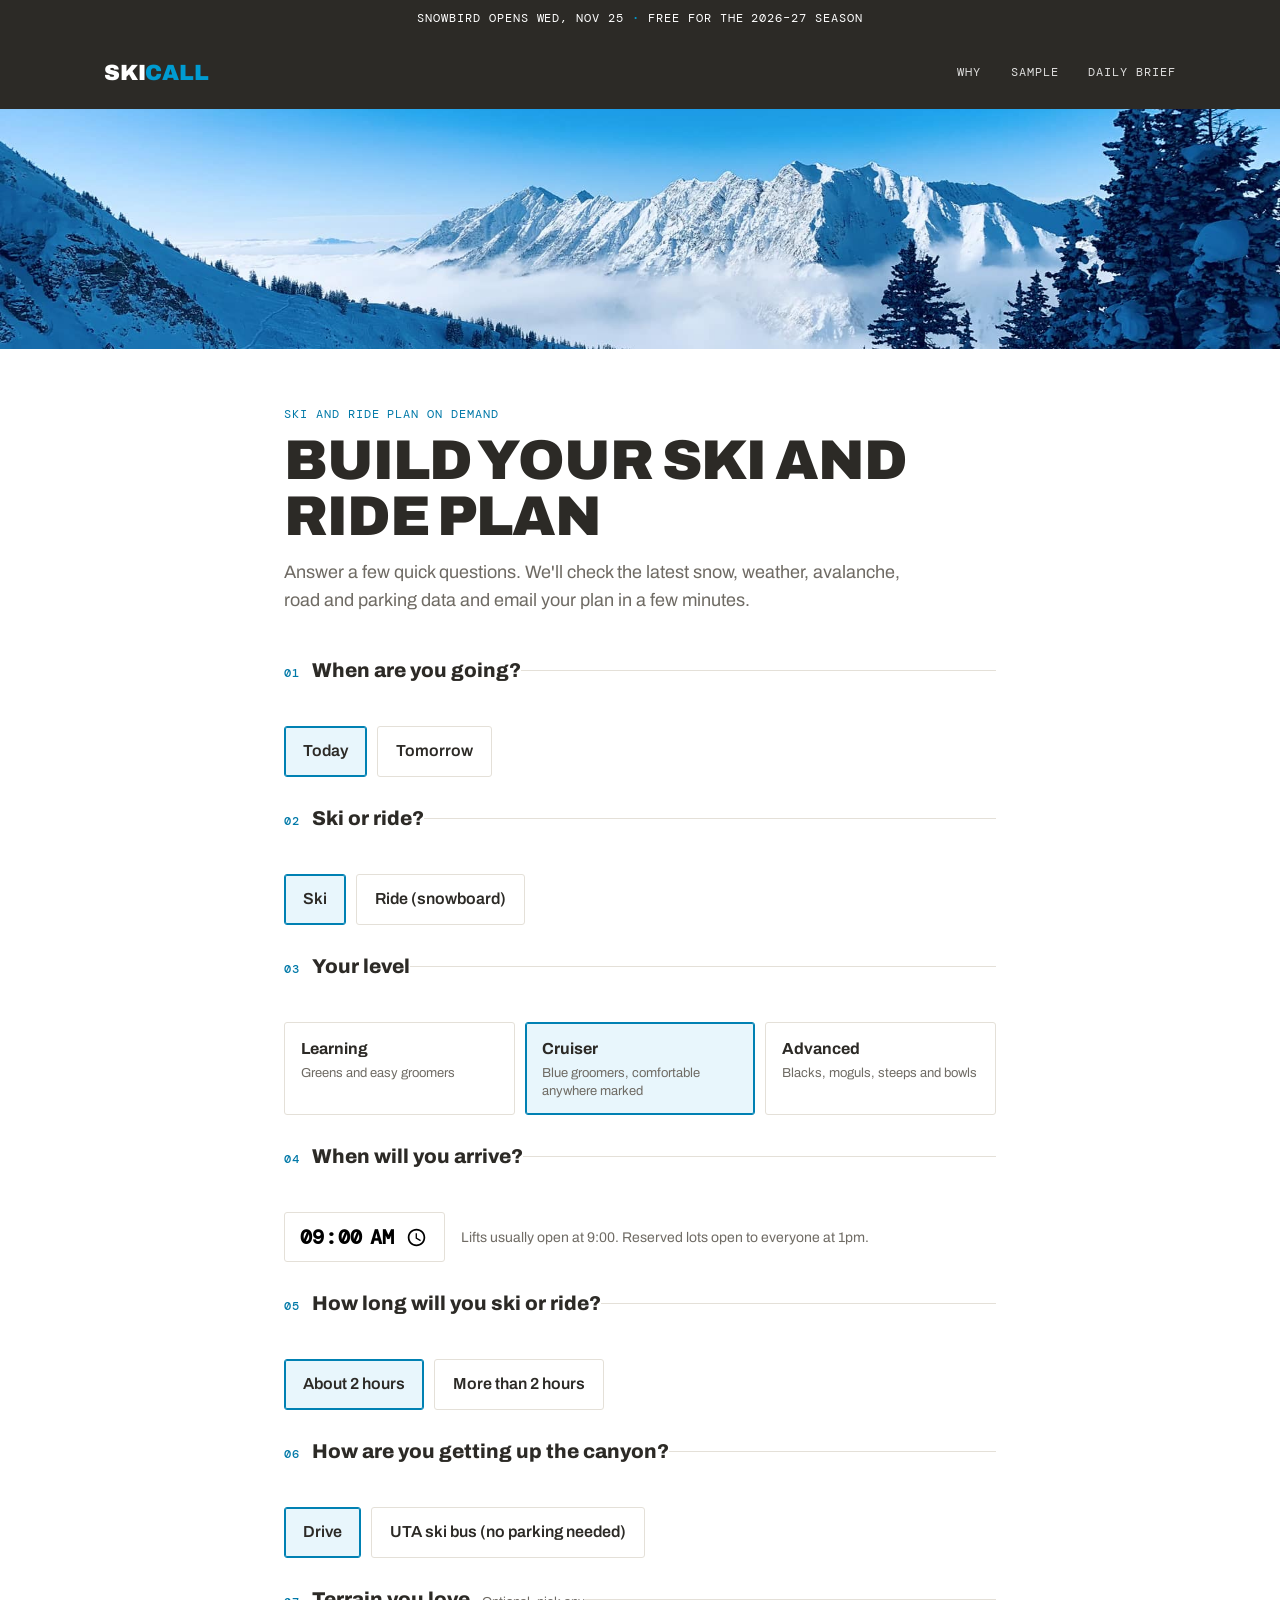
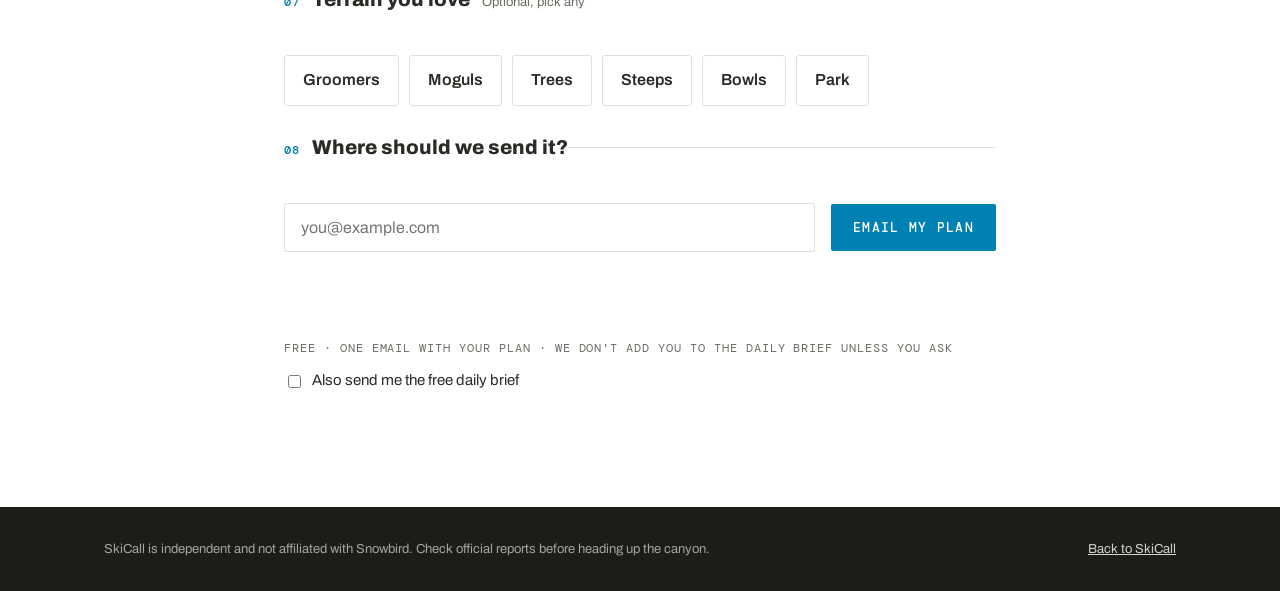
==== plan.html @ f555cd3b "Rename BirdBrief to SkiCall on the site; fix Turnstile layout on phones Co-Authored-By: Claude Opus " ====
<!doctype html>
<html lang="en">
<head>
  <meta charset="utf-8" />
  <meta name="viewport" content="width=device-width, initial-scale=1" />
  <title>Build your Snowbird ski and ride plan | SkiCall</title>
  <meta name="description" content="Tell us when you're going and how you ski. Get a personalized ski and ride plan by email in minutes." />
  <link rel="preconnect" href="https://fonts.googleapis.com" />
  <link rel="preconnect" href="https://fonts.gstatic.com" crossorigin />
  <link href="https://fonts.googleapis.com/css2?family=Archivo:wght@400;500;700;800;900&family=DM+Mono:wght@400;500&family=Fraunces:ital,opsz,wght@0,9..144,500;1,9..144,500&display=swap" rel="stylesheet" />
  <link rel="stylesheet" href="styles.css?v=8" />
</head>
<body class="plan-page">
  <div class="announce mono">Snowbird opens Wed, Nov 25 <b>·</b> Free for the 2026–27 season</div>

  <header class="solid">
    <div class="wrap">
      <a class="logo" href="index.html">Ski<span>Call</span></a>
      <nav class="mono">
        <a href="index.html#why">Why</a>
        <a href="index.html#sample">Sample</a>
        <a class="cta" href="index.html#subscribe">Daily brief</a>
      </nav>
    </div>
  </header>
  <div class="plan-banner" role="img" aria-label="Snowy peaks above a cloud inversion at Snowbird"></div>

  <main class="wrap plan-wrap">
    <div class="eyebrow mono">Ski and ride plan on demand</div>
    <h1 class="plan-title">Build your ski and ride plan</h1>
    <p class="sub">Answer a few quick questions. We'll check the latest snow, weather, avalanche, road and parking data and email your plan in a few minutes.</p>

    <form id="plan" class="plan-form" novalidate>
      <fieldset>
        <legend><span class="q mono">01</span>When are you going?</legend>
        <div class="choices">
          <label><input type="radio" name="day" value="today" checked /><span>Today</span></label>
          <label><input type="radio" name="day" value="tomorrow" /><span>Tomorrow</span></label>
        </div>
      </fieldset>

      <fieldset>
        <legend><span class="q mono">02</span>Ski or ride?</legend>
        <div class="choices">
          <label><input type="radio" name="ride" value="ski" checked /><span>Ski</span></label>
          <label><input type="radio" name="ride" value="snowboard" /><span>Ride (snowboard)</span></label>
        </div>
      </fieldset>

      <fieldset>
        <legend><span class="q mono">03</span>Your level</legend>
        <div class="choices cards">
          <label><input type="radio" name="level" value="learning" /><span><b>Learning</b><small>Greens and easy groomers</small></span></label>
          <label><input type="radio" name="level" value="cruiser" checked /><span><b>Cruiser</b><small>Blue groomers, comfortable anywhere marked</small></span></label>
          <label><input type="radio" name="level" value="advanced" /><span><b>Advanced</b><small>Blacks, moguls, steeps and bowls</small></span></label>
        </div>
      </fieldset>

      <fieldset>
        <legend><span class="q mono">04</span>When will you arrive?</legend>
        <div class="row">
          <input type="time" name="arrive" value="09:00" step="900" required aria-label="Arrival time" />
          <span class="hint">Lifts usually open at 9:00. Reserved lots open to everyone at 1pm.</span>
        </div>
      </fieldset>

      <fieldset>
        <legend><span class="q mono">05</span>How long will you ski or ride?</legend>
        <div class="choices">
          <label><input type="radio" name="hours" value="2" checked /><span>About 2 hours</span></label>
          <label><input type="radio" name="hours" value="more" /><span>More than 2 hours</span></label>
        </div>
      </fieldset>

      <fieldset>
        <legend><span class="q mono">06</span>How are you getting up the canyon?</legend>
        <div class="choices">
          <label><input type="radio" name="transport" value="drive" checked /><span>Drive</span></label>
          <label><input type="radio" name="transport" value="bus" /><span>UTA ski bus (no parking needed)</span></label>
        </div>
      </fieldset>

      <fieldset>
        <legend><span class="q mono">07</span>Terrain you love <span class="optional">Optional, pick any</span></legend>
        <div class="choices">
          <label><input type="checkbox" name="terrain" value="groomers" /><span>Groomers</span></label>
          <label><input type="checkbox" name="terrain" value="moguls" /><span>Moguls</span></label>
          <label><input type="checkbox" name="terrain" value="trees" /><span>Trees</span></label>
          <label><input type="checkbox" name="terrain" value="steeps" /><span>Steeps</span></label>
          <label><input type="checkbox" name="terrain" value="bowls" /><span>Bowls</span></label>
          <label><input type="checkbox" name="terrain" value="park" /><span>Park</span></label>
        </div>
      </fieldset>

      <fieldset class="send">
        <legend><span class="q mono">08</span>Where should we send it?</legend>
        <div class="row">
          <input type="email" name="email" placeholder="you@example.com" required aria-label="Email address" />
          <button type="submit">Email my plan</button>
        </div>
        <div data-turnstile="light"></div>
        <p class="fine mono dark">Free · One email with your plan · We don't add you to the daily brief unless you ask</p>
        <label class="optin"><input type="checkbox" name="subscribe" /> Also send me the free daily brief</label>
      </fieldset>
    </form>

    <div id="done" class="done" hidden>
      <div class="eyebrow mono">Preview</div>
      <h2>Your plan is on its way</h2>
      <p>In the live version, your plan arrives by email in a few minutes. This is a preview, so nothing was sent and nothing was saved. Here's what we'd plan for:</p>
      <ul id="summary"></ul>
      <a class="btn" href="plan.html">Build another plan</a>
    </div>
  </main>

  <footer>
    <div class="wrap">
      <span>SkiCall is independent and not affiliated with Snowbird. Check official reports before heading up the canyon.</span>
      <a href="index.html">Back to SkiCall</a>
    </div>
  </footer>

  <script src="config.js?v=4"></script>
  <script src="app.js?v=2"></script>
</body>
</html>
---- styles.css ----
:root {
  --ink: #2c2a26; --ink-2: #41403e; --muted: #6f6b64; --line: #e4e0d8;
  --paper: #ffffff; --cream: #f6f4ef; --accent: #009bd1; --accent-ink: #0079a8; --accent-btn: #0081b3; --accent-dark: #006690;
  --go: #2f7a3e; --decent: #b07a12; --skip: #b3261e;
  --sans: "Archivo", -apple-system, "Segoe UI", sans-serif;
  --mono: "DM Mono", ui-monospace, "Courier New", monospace;
  --serif: "Fraunces", Georgia, serif;
}
* { box-sizing: border-box; }
html { scroll-behavior: smooth; }
body { margin: 0; font-family: var(--sans); color: var(--ink); background: var(--paper); line-height: 1.55; -webkit-font-smoothing: antialiased; }
a { color: inherit; }
.wrap { max-width: 1120px; margin: 0 auto; padding: 0 24px; }
.mono { font-family: var(--mono); text-transform: uppercase; letter-spacing: .08em; font-size: 12px; }

/* Announcement bar */
.announce { background: var(--ink); color: #fff; text-align: center; padding: 9px 16px; }
.announce b { color: var(--accent); font-weight: 500; }

/* Hero: full-bleed photo, header sits on top of it */
.hero { position: relative; min-height: min(88vh, 780px); display: flex; flex-direction: column; color: #fff;
  background: #6f9cc8 url("images/hero-tram-bluebird.jpg") 65% 54% / cover no-repeat; }
/* Keep the bluebird sky and the red Tram bright on the right; shade only
   the left side and the top, where the text and nav sit. */
.hero::before { content: ""; position: absolute; inset: 0;
  background:
    linear-gradient(180deg, rgba(14,24,34,.45) 0%, rgba(14,24,34,0) 22%),
    linear-gradient(90deg, rgba(14,24,34,.78) 0%, rgba(14,24,34,.5) 38%, rgba(14,24,34,0) 66%); }
.hero h1, .hero p.lede { text-shadow: 0 2px 18px rgba(0,0,0,.25); }
.hero > * { position: relative; }
header .wrap { display: flex; align-items: center; justify-content: space-between; height: 72px; }
.logo { font-weight: 900; font-size: 22px; letter-spacing: -.01em; text-transform: uppercase; text-decoration: none; }
.logo span { color: var(--accent); }
nav a { margin-left: 22px; text-decoration: none; opacity: .85; }
nav a:hover { opacity: 1; }
.hero-body { margin-top: auto; padding-bottom: 64px; width: 100%; }
.hero-tags { display: flex; flex-wrap: wrap; align-items: center; gap: 10px 16px; }
.pill { background: var(--accent-btn); color: #fff; padding: 6px 10px; border-radius: 2px; }
.hero h1 { font-weight: 900; text-transform: uppercase; font-size: clamp(40px, 7vw, 88px); line-height: .95; letter-spacing: -.02em; margin: 14px 0 18px; max-width: 900px; }
.hero h1 em { font-family: var(--serif); font-style: italic; font-weight: 500; text-transform: none; letter-spacing: -.01em; }
.hero p.lede { font-size: 19px; max-width: 560px; margin: 0 0 28px; color: rgba(255,255,255,.9); }
form.signup { display: flex; gap: 8px; max-width: 520px; }
form.signup input[type=email] { flex: 1; padding: 15px 16px; font: 16px var(--sans); border: 0; border-radius: 2px; }
button, .btn { font: 500 13px var(--mono); text-transform: uppercase; letter-spacing: .1em; color: #fff; background: var(--accent-btn); border: 0; border-radius: 2px; padding: 15px 22px; cursor: pointer; text-decoration: none; display: inline-block; }
button:hover, .btn:hover { background: var(--accent-dark); }
.fine { margin-top: 12px; color: rgba(255,255,255,.75); }
.thanks { display: none; max-width: 520px; padding: 14px 16px; background: rgba(255,255,255,.12); border-left: 3px solid var(--accent); }

/* Sections */
section { padding: 88px 0; }
section.cream { background: var(--cream); }
.eyebrow { color: var(--accent-ink); margin-bottom: 10px; }
.closer .eyebrow, .tier + .tier .eyebrow { color: var(--accent); }
h2 { font-weight: 900; text-transform: uppercase; font-size: clamp(30px, 4.4vw, 48px); line-height: 1; letter-spacing: -.015em; margin: 0 0 14px; }
.sub { color: var(--muted); font-size: 18px; max-width: 620px; margin: 0 0 40px; }

/* Why BirdBrief: value props */
.why { display: grid; grid-template-columns: repeat(4, 1fr); gap: 28px; }
.why .n { color: var(--accent-ink); }
.why h4 { font-size: 19px; font-weight: 800; margin: 10px 0 6px; }
.why p { margin: 0; color: var(--muted); font-size: 15px; }

/* Sample brief, styled like the email */
.sample-grid { display: grid; grid-template-columns: 1fr 1.25fr; gap: 56px; align-items: start; }
.email { background: #fff; border: 1px solid var(--line); box-shadow: 0 18px 50px rgba(44,42,38,.12); }
.email .bar { padding: 12px 18px; border-bottom: 1px solid var(--line); color: var(--muted); }
.email .body { padding: 22px; }
.email h3 { margin: 0 0 12px; font-size: 18px; font-weight: 800; color: #0a4f7a; }
.call { font-size: 17px; font-weight: 600; margin: 0 0 16px; }
.badge { display: inline-block; padding: 2px 8px; color: #fff; font: 500 12px var(--mono); letter-spacing: .08em; margin-right: 6px; vertical-align: 2px; }
.badge.go { background: var(--go); } .badge.decent { background: var(--decent); } .badge.skip { background: var(--skip); }
.label { color: #8a857c; margin: 18px 0 8px; }
.plans { display: grid; grid-template-columns: 1fr 1fr; gap: 12px; }
.plan { background: var(--cream); padding: 12px 14px; font-size: 14px; }
.plan b { display: block; margin-bottom: 6px; }
.plan ul { margin: 0; padding-left: 18px; }
table.metrics { border-collapse: collapse; font-size: 14px; width: 100%; }
table.metrics td { padding: 4px 10px 4px 0; border-bottom: 1px dashed var(--line); }
table.metrics td:first-child { color: var(--muted); }
table.metrics td:last-child { font-family: var(--mono); }
.forecast p { margin: 0 0 8px; font-size: 15px; }
.shot { margin: 12px 0 0; }
.shot img { display: block; width: 100%; height: auto; border-radius: 3px; }
.shot figcaption { font-size: 12px; color: var(--muted); margin-top: 6px; }
.shot figcaption b { color: var(--ink); font-size: 13px; }
.shot figcaption:first-child { margin: 0 0 6px; }
.cams { display: grid; grid-template-columns: 1fr 1fr; gap: 14px; }
.cams .shot { margin: 0; }
.forecast .watch { font-size: 13px; color: var(--muted); }
.sample-copy li { margin-bottom: 14px; }
.sample-copy b { display: block; font-size: 17px; }
.sample-copy span { color: var(--muted); }
.sample-copy ul { list-style: none; padding: 0; margin: 0 0 28px; }

/* Make it yours */
.tiers { display: grid; grid-template-columns: 1fr 1fr; gap: 0; border: 1px solid var(--ink); }
.tier { padding: 32px; }
.tier + .tier { border-left: 1px solid var(--ink); background: var(--ink); color: #fff; }
.tier h4 { font-size: 26px; font-weight: 900; text-transform: uppercase; margin: 8px 0 14px; }
.tier ul { padding-left: 18px; margin: 0; }
.tier li { margin-bottom: 8px; }
.tier .eyebrow { margin: 0; }
.soon { font: 500 10px var(--mono); letter-spacing: .08em; text-transform: uppercase; color: #fff; background: var(--accent-btn); padding: 2px 6px; margin-left: 6px; vertical-align: 2px; }

/* Sources strip */
.sources { display: flex; flex-wrap: wrap; gap: 10px 28px; color: var(--muted); }

/* FAQ */
.faq { max-width: 760px; }
details { border-top: 1px solid var(--line); padding: 18px 0; }
details:last-child { border-bottom: 1px solid var(--line); }
summary { font-weight: 700; font-size: 18px; cursor: pointer; list-style: none; display: flex; justify-content: space-between; }
summary::after { content: "+"; font-family: var(--mono); color: var(--accent-ink); }
details[open] summary::after { content: "–"; }
details p { color: var(--muted); margin: 10px 0 0; }

/* Closing CTA */
.closer { background: var(--ink); color: #fff; text-align: center; }
.closer h2 em { font-family: var(--serif); font-style: italic; font-weight: 500; text-transform: none; }
.closer form.signup { margin: 0 auto; }

footer { background: #1d1c19; color: rgba(255,255,255,.6); padding: 32px 0; font-size: 13px; }
footer .wrap { display: flex; flex-wrap: wrap; justify-content: space-between; gap: 12px; }
footer a { color: rgba(255,255,255,.8); }

@media (max-width: 860px) {
  .why { grid-template-columns: 1fr 1fr; }
  .sample-grid, .tiers { grid-template-columns: 1fr; }
  .tier + .tier { border-left: 0; border-top: 1px solid var(--ink); }
}
@media (max-width: 560px) {
  .hero::before { background: linear-gradient(180deg, rgba(14,24,34,.4) 0%, rgba(14,24,34,.2) 28%, rgba(14,24,34,.72) 55%, rgba(14,24,34,.82) 100%); }
  .why, .plans { grid-template-columns: 1fr; }
  form.signup { flex-direction: column; }
  nav a:not(.cta) { display: none; }
  section { padding: 64px 0; }
}

/* ---- Game plan on demand (plan.html) ---- */
header.solid { background: var(--ink); color: #fff; }
.plan-wrap { max-width: 760px; padding-top: 56px; padding-bottom: 88px; }
.plan-title { font-weight: 900; text-transform: uppercase; font-size: clamp(34px, 5vw, 56px); line-height: 1; letter-spacing: -.02em; margin: 0 0 14px; }
.plan-form fieldset { border: 0; border-top: 1px solid var(--line); margin: 0; padding: 26px 0; }
.plan-form legend { font-weight: 800; font-size: 20px; padding: 0; margin-bottom: 14px; display: flex; align-items: baseline; gap: 12px; flex-wrap: wrap; }
.plan-form .q { color: var(--accent-ink); font-weight: 500; }
.plan-form .optional { font: 400 13px var(--sans); color: var(--muted); }
.choices { display: flex; flex-wrap: wrap; gap: 10px; }
.choices label { position: relative; cursor: pointer; }
.choices input[type=radio], .choices input[type=checkbox] { position: absolute; opacity: 0; pointer-events: none; }
.choices label > span { display: inline-flex; align-items: center; gap: 10px; padding: 12px 18px; border: 1.5px solid var(--line); border-radius: 3px; font-weight: 600; background: #fff; transition: border-color .15s, background .15s; }
.choices label:hover > span { border-color: #bdb6a8; }
.choices input:checked + span { border-color: var(--accent-btn); background: #e8f6fc; box-shadow: inset 0 0 0 1px var(--accent-btn); }
.choices input:focus-visible + span { outline: 2px solid var(--accent); outline-offset: 2px; }
.choices.cards { display: grid; grid-template-columns: repeat(3, 1fr); }
.choices.cards label > span { display: flex; flex-direction: column; align-items: flex-start; gap: 4px; height: 100%; padding: 14px 16px; }
.choices.cards small { font-weight: 400; color: var(--muted); font-size: 13px; line-height: 1.35; }
.choices .with-input input[type=date] { font: 14px var(--sans); border: 1px solid var(--line); padding: 4px 6px; border-radius: 2px; }
.plan-form .row { display: flex; flex-wrap: wrap; align-items: center; gap: 10px 16px; }
.plan-form input[type=time] { font: 600 20px var(--mono); padding: 10px 14px; border: 1.5px solid var(--line); border-radius: 3px; }
.plan-form input[type=email] { flex: 1; min-width: 240px; padding: 15px 16px; font: 16px var(--sans); border: 1.5px solid var(--line); border-radius: 2px; }
.plan-form .hint { color: var(--muted); font-size: 14px; }
.plan-form .fine.dark { color: var(--muted); }
.plan-form .optin { display: flex; align-items: center; gap: 8px; font-size: 15px; margin-top: 4px; cursor: pointer; }
.done { padding: 24px 0; }
.done ul { list-style: none; padding: 0; margin: 20px 0 28px; border-top: 1px solid var(--line); }
.done li { display: flex; gap: 16px; padding: 10px 0; border-bottom: 1px solid var(--line); }
.done li b { width: 180px; flex-shrink: 0; }

/* Two offerings on the landing page */
.offers { display: grid; grid-template-columns: 1fr 1fr; gap: 0; border: 1px solid var(--ink); }
.offer { padding: 32px; display: flex; flex-direction: column; }
.offer + .offer { border-left: 1px solid var(--ink); background: var(--ink); color: #fff; }
.offer + .offer .eyebrow { color: var(--accent); }
.offer h4 { font-size: 26px; font-weight: 900; text-transform: uppercase; margin: 8px 0 8px; }
.offer p { margin: 0 0 14px; color: var(--muted); }
.offer + .offer p { color: rgba(255,255,255,.75); }
.offer ul { padding-left: 18px; margin: 0 0 24px; }
.offer li { margin-bottom: 8px; }
.offer .btn { margin-top: auto; align-self: flex-start; }
.hero .alt { display: inline-block; margin-top: 14px; color: #fff; }

@media (max-width: 860px) {
  .choices.cards, .offers { grid-template-columns: 1fr 1fr; }
  .offers { grid-template-columns: 1fr; }
  .offer + .offer { border-left: 0; border-top: 1px solid var(--ink); }
}
@media (max-width: 560px) {
  .choices.cards { grid-template-columns: 1fr; }
  .done li { flex-direction: column; gap: 2px; }
}

/* ---- Two offerings: menu buttons, hero cards, closer ---- */
nav .nav-btn { opacity: 1; margin-left: 14px; padding: 10px 14px; border-radius: 2px; background: var(--accent-btn); color: #fff; }
nav .nav-btn.ghost { background: transparent; box-shadow: inset 0 0 0 1.5px rgba(255,255,255,.8); }
nav .nav-btn:hover { background: var(--accent-dark); }
nav .nav-btn.ghost:hover { background: rgba(255,255,255,.12); }
.hero h1 { font-size: clamp(32px, 3.8vw, 54px); max-width: 1100px; }
.hero h1 .line2 { display: block; }
.hero-offers { display: grid; grid-template-columns: 1fr 1fr; gap: 16px; max-width: 920px; }
.hero-offer { background: rgba(14,24,34,.62); backdrop-filter: blur(6px); -webkit-backdrop-filter: blur(6px); padding: 20px 22px; border-top: 3px solid var(--accent); display: flex; flex-direction: column; }
.hero-offer .tag { color: var(--accent); }
.hero-offer h3 { margin: 6px 0 14px; font-size: 20px; font-weight: 800; }
.hero-offer form.signup { max-width: none; }
.hero-offer .fine { margin: 10px 0 0; }
.btn.big { padding: 16px 22px; font-size: 14px; }
.hero-offer .btn.big { align-self: flex-start; }
.btn.ghost { background: transparent; box-shadow: inset 0 0 0 1.5px #fff; }
.btn.ghost:hover { background: rgba(255,255,255,.12); }
.why.three { grid-template-columns: repeat(3, 1fr); }
.closer-ctas { display: flex; flex-wrap: wrap; gap: 12px; justify-content: center; }
@media (max-width: 860px) {
  .hero-offers, .why.three { grid-template-columns: 1fr; }
  nav a:not(.nav-btn) { display: none; }
}
@media (max-width: 560px) {
  nav .nav-btn.ghost { display: none; }
}

/* ---- Offers strip under the hero (keeps the Tram in the photo visible) ---- */
.hero { min-height: min(78vh, 700px); }
.hero-body { padding-bottom: 56px; }
.offers-strip { background: var(--ink); color: #fff; padding: 28px 0 32px; }
.offers-strip .hero-offers { max-width: none; }
.offers-strip .hero-offer { background: #34322d; backdrop-filter: none; -webkit-backdrop-filter: none; }

/* On-demand section: steps beside a photo */
.ondemand-grid { display: grid; grid-template-columns: 1.15fr 1fr; gap: 48px; align-items: center; }
.steps-list { grid-template-columns: 1fr; gap: 20px; }
.photo { margin: 0; }
.photo img { display: block; width: 100%; height: auto; border-radius: 3px; box-shadow: 0 18px 50px rgba(44,42,38,.18); }

/* Closing section over the peaks-above-the-clouds photo */
.closer { position: relative; background: #1d3550 url("images/peaks-above-clouds.jpg") center 45% / cover no-repeat; padding: 120px 0; }
.closer::before { content: ""; position: absolute; inset: 0; background: linear-gradient(180deg, rgba(14,24,34,.55), rgba(14,24,34,.7)); }
.closer > * { position: relative; }

@media (max-width: 860px) {
  .ondemand-grid { grid-template-columns: 1fr; }
}
@media (max-width: 560px) {
  /* Phones: frame the red Tram cabin, which sits right of center in the photo. */
  .hero { min-height: 620px; background-position: 74% 62%; }
  .hero::before { background: linear-gradient(180deg, rgba(14,24,34,.55) 0%, rgba(14,24,34,.35) 40%, rgba(14,24,34,.15) 70%, rgba(14,24,34,.1) 100%); }
  .hero-body { margin-top: 24px; margin-bottom: auto; }
}

/* Plan page banner: the owner's peaks-above-the-clouds photo */
.plan-banner { height: 240px; background: #1d3550 url("images/peaks-above-clouds.jpg") center 42% / cover no-repeat; }
@media (max-width: 560px) { .plan-banner { height: 150px; } }

/* Unsubscribe page */
.simple-page { max-width: 640px; padding-top: 64px; padding-bottom: 96px; }

/* Form errors and the Turnstile human check */
.form-error { flex-basis: 100%; color: #ffb4a8; font-size: 14px; margin: 8px 0 0; }
.plan-form .form-error { color: var(--skip); }
.cf-turnstile { flex-basis: 100%; margin-top: 10px; }
form.signup { flex-wrap: wrap; }
button:disabled { opacity: .6; cursor: progress; }

/* Turnstile: full width in row layouts, natural height when the form stacks
   on phones (flex-basis 100% would otherwise mean 100% height). */
.cf-turnstile { width: 100%; min-height: 65px; }
@media (max-width: 560px) {
  form.signup .cf-turnstile { flex: 0 0 auto; }
  form.signup .form-error { flex: 0 0 auto; }
}
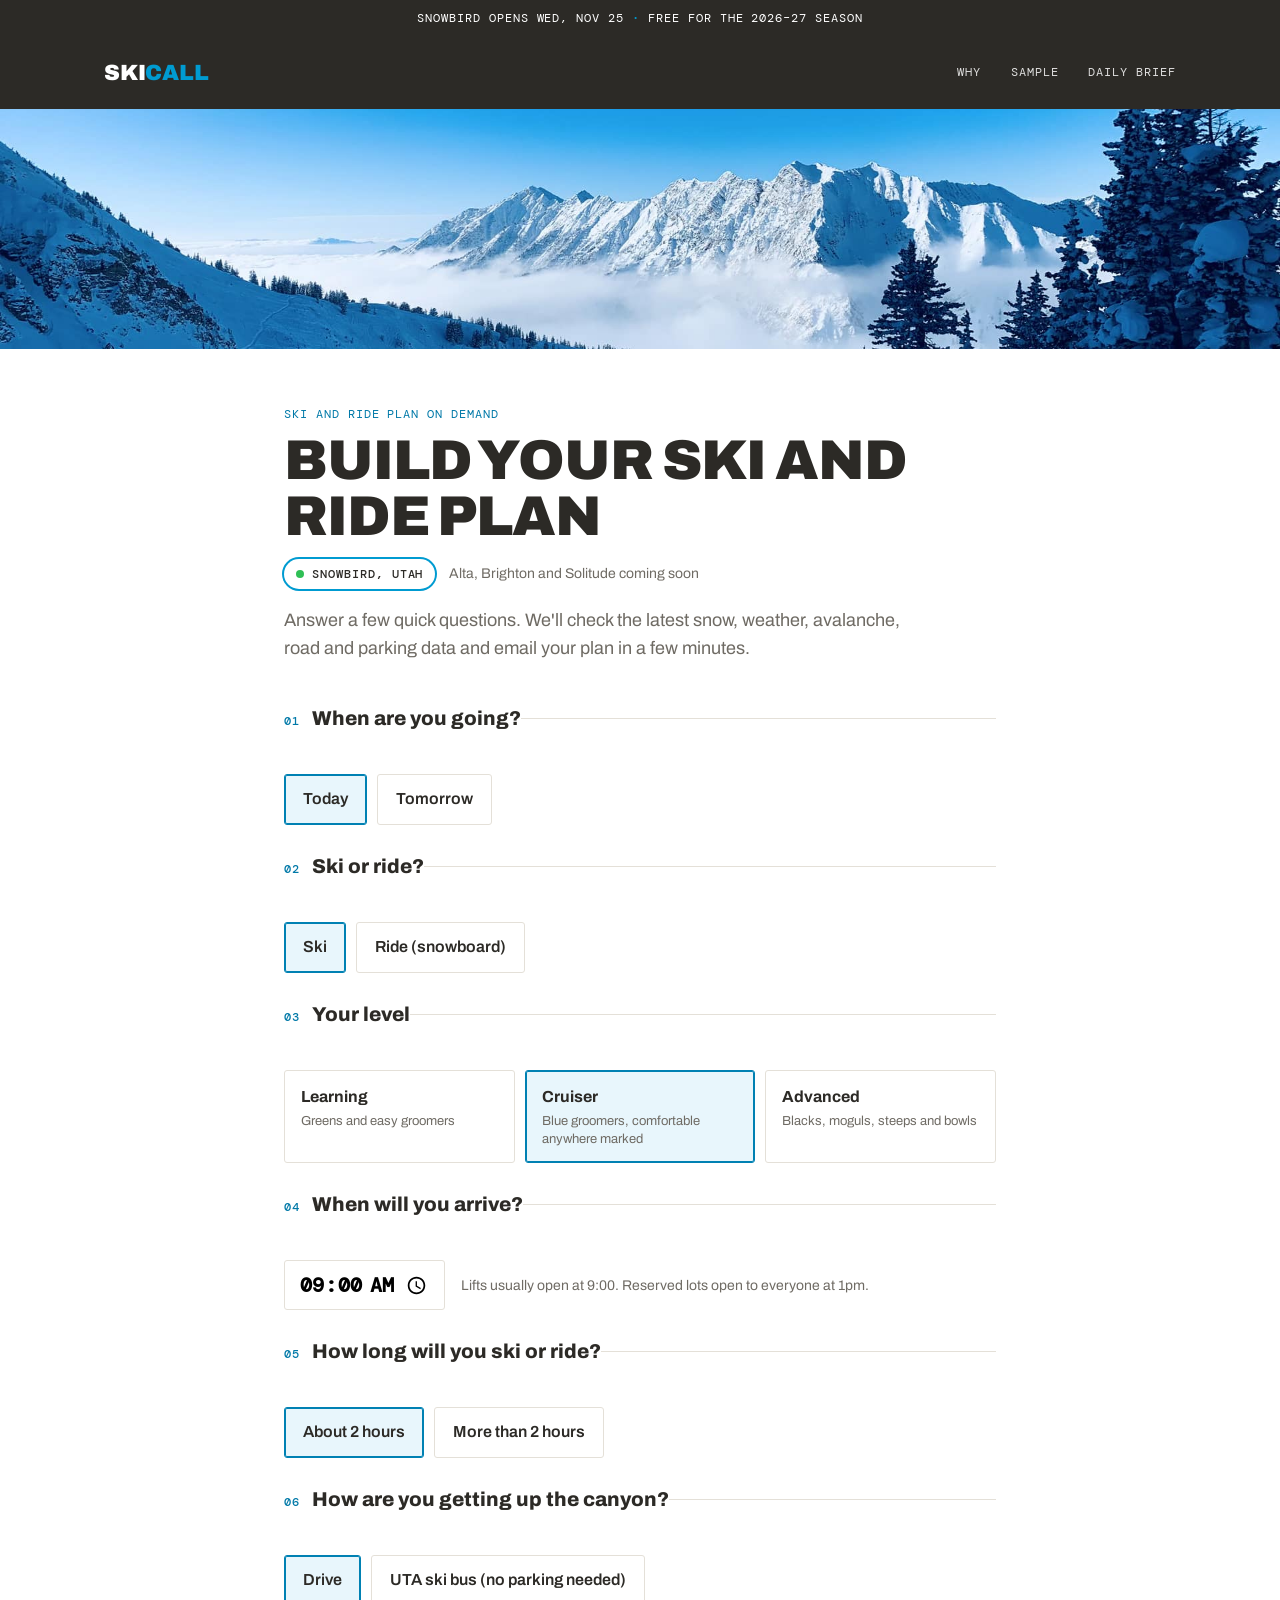
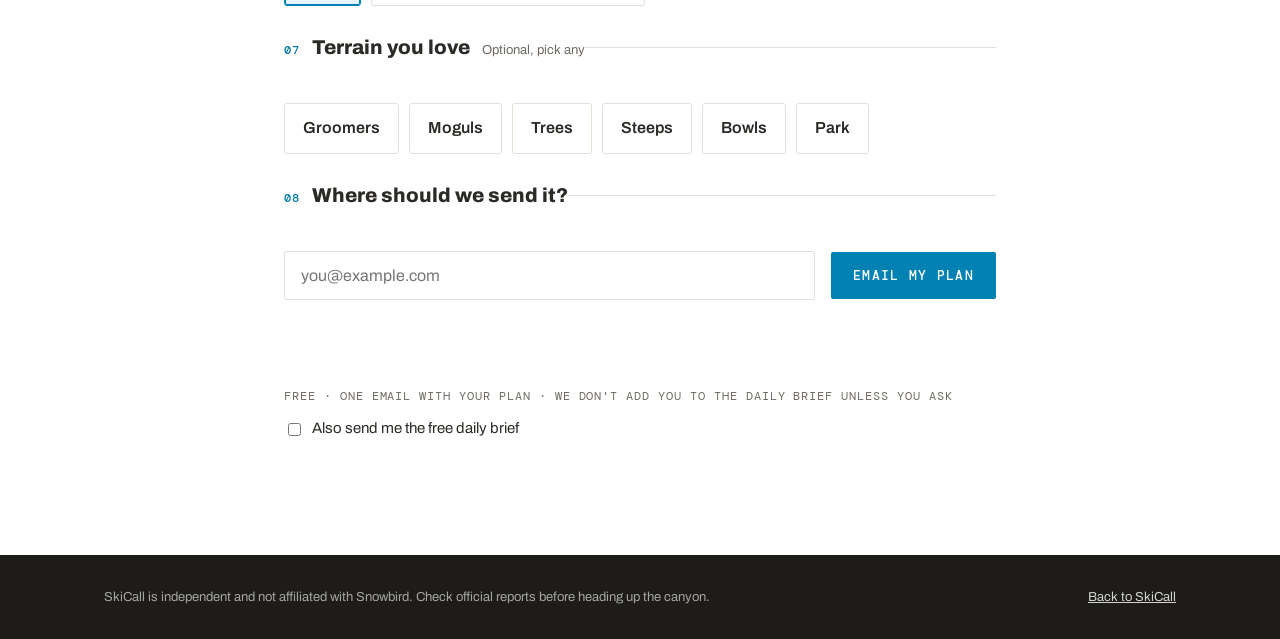
==== commit 0050d795: "Show Snowbird as the live resort (Alta, Brighton, Solitude coming soon) Co-Authored-By: Claude Opus " ====
--- a/plan.html
+++ b/plan.html
@@ -8,7 +8,7 @@
   <link rel="preconnect" href="https://fonts.googleapis.com" />
   <link rel="preconnect" href="https://fonts.gstatic.com" crossorigin />
   <link href="https://fonts.googleapis.com/css2?family=Archivo:wght@400;500;700;800;900&family=DM+Mono:wght@400;500&family=Fraunces:ital,opsz,wght@0,9..144,500;1,9..144,500&display=swap" rel="stylesheet" />
-  <link rel="stylesheet" href="styles.css?v=8" />
+  <link rel="stylesheet" href="styles.css?v=9" />
 </head>
 <body class="plan-page">
   <div class="announce mono">Snowbird opens Wed, Nov 25 <b>·</b> Free for the 2026–27 season</div>
@@ -28,6 +28,7 @@
   <main class="wrap plan-wrap">
     <div class="eyebrow mono">Ski and ride plan on demand</div>
     <h1 class="plan-title">Build your ski and ride plan</h1>
+    <div class="resort-line"><span class="resort live on-light"><span class="dot"></span>Snowbird, Utah</span><span class="soon-note">Alta, Brighton and Solitude coming soon</span></div>
     <p class="sub">Answer a few quick questions. We'll check the latest snow, weather, avalanche, road and parking data and email your plan in a few minutes.</p>
 
     <form id="plan" class="plan-form" novalidate>
--- a/styles.css
+++ b/styles.css
@@ -265,3 +265,16 @@
   form.signup .cf-turnstile { flex: 0 0 auto; }
   form.signup .form-error { flex: 0 0 auto; }
 }
+
+/* Resort chips: Snowbird is live, more coming */
+.resorts { display: flex; flex-wrap: wrap; gap: 8px; margin: 4px 0 20px; }
+.resort { display: inline-flex; align-items: center; gap: 8px; font: 500 12px var(--mono); letter-spacing: .08em; text-transform: uppercase; padding: 7px 12px; border-radius: 999px; }
+.resort em { font-style: normal; font-size: 10px; opacity: .8; }
+.resort.live { background: #fff; color: var(--ink); box-shadow: 0 0 0 2px var(--accent); }
+.resort.live em { color: var(--go); opacity: 1; font-weight: 500; }
+.resort.soon { background: rgba(255,255,255,.12); color: rgba(255,255,255,.75); border: 1px dashed rgba(255,255,255,.45); }
+.resort .dot { width: 8px; height: 8px; border-radius: 50%; background: #2fbf55; box-shadow: 0 0 0 0 rgba(47,191,85,.6); animation: pulse 2s infinite; }
+@keyframes pulse { 0% { box-shadow: 0 0 0 0 rgba(47,191,85,.6); } 70% { box-shadow: 0 0 0 8px rgba(47,191,85,0); } 100% { box-shadow: 0 0 0 0 rgba(47,191,85,0); } }
+.resort-line { display: flex; flex-wrap: wrap; align-items: center; gap: 10px 14px; margin: 0 0 18px; }
+.resort.on-light { box-shadow: 0 0 0 2px var(--accent); }
+.soon-note { color: var(--muted); font-size: 14px; }
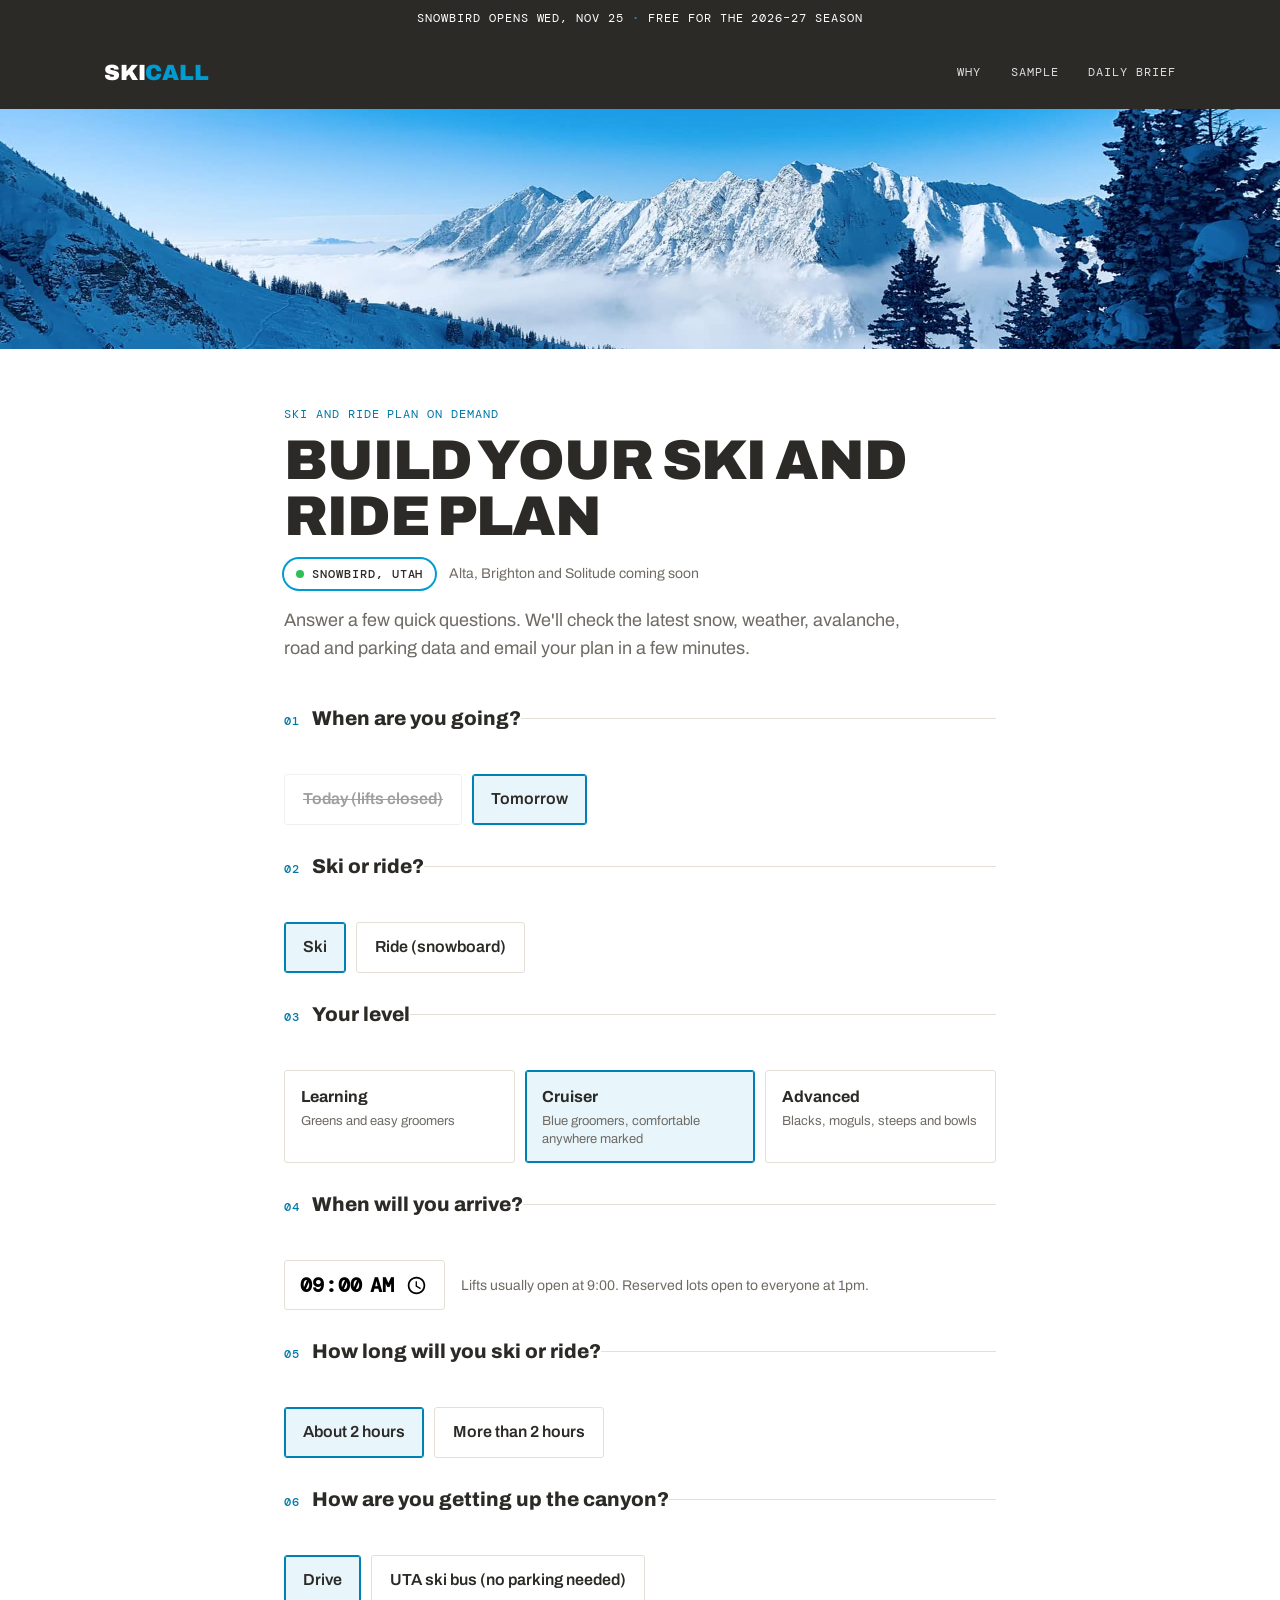
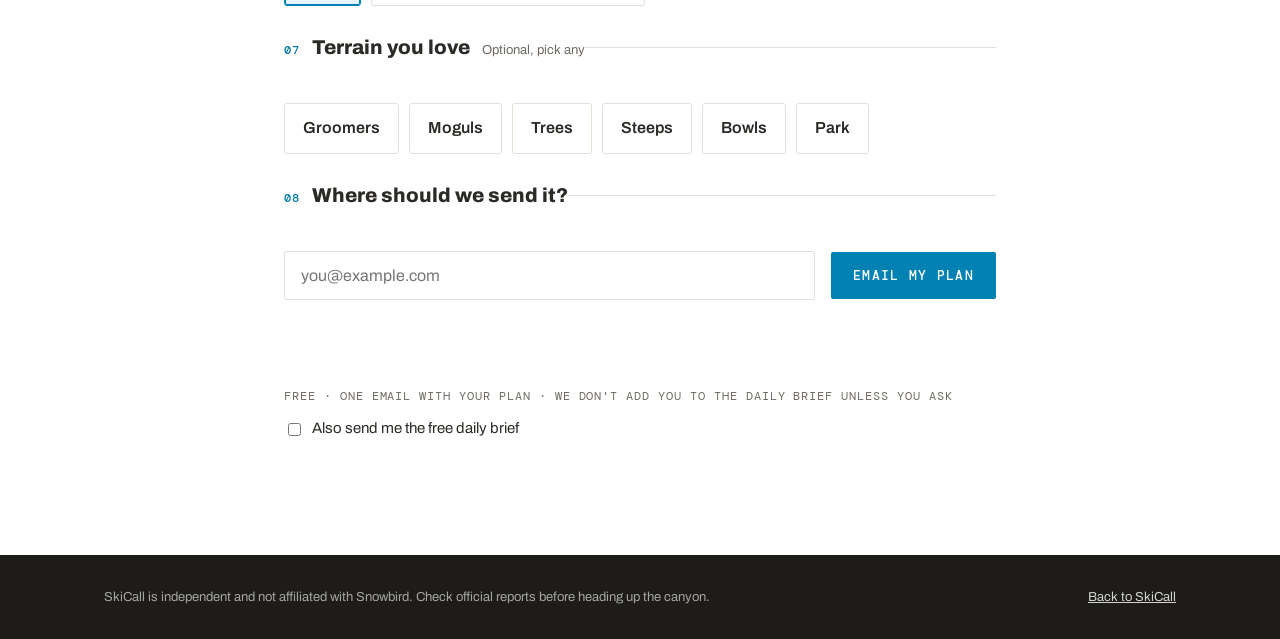
==== commit f675124a: "Plan form: Today greys out after 4pm Snowbird time Co-Authored-By: Claude Opus 5.5 <noreply@anthropi" ====
--- a/plan.html
+++ b/plan.html
@@ -8,7 +8,7 @@
   <link rel="preconnect" href="https://fonts.googleapis.com" />
   <link rel="preconnect" href="https://fonts.gstatic.com" crossorigin />
   <link href="https://fonts.googleapis.com/css2?family=Archivo:wght@400;500;700;800;900&family=DM+Mono:wght@400;500&family=Fraunces:ital,opsz,wght@0,9..144,500;1,9..144,500&display=swap" rel="stylesheet" />
-  <link rel="stylesheet" href="styles.css?v=9" />
+  <link rel="stylesheet" href="styles.css?v=10" />
 </head>
 <body class="plan-page">
   <div class="announce mono">Snowbird opens Wed, Nov 25 <b>·</b> Free for the 2026–27 season</div>
@@ -122,6 +122,6 @@
   </footer>
 
   <script src="config.js?v=4"></script>
-  <script src="app.js?v=2"></script>
+  <script src="app.js?v=4"></script>
 </body>
 </html>
--- a/styles.css
+++ b/styles.css
@@ -278,3 +278,6 @@
 .resort-line { display: flex; flex-wrap: wrap; align-items: center; gap: 10px 14px; margin: 0 0 18px; }
 .resort.on-light { box-shadow: 0 0 0 2px var(--accent); }
 .soon-note { color: var(--muted); font-size: 14px; }
+
+/* A choice that isn't available (e.g. Today after lifts close) */
+.choices input:disabled + span { opacity: .45; cursor: not-allowed; text-decoration: line-through; }
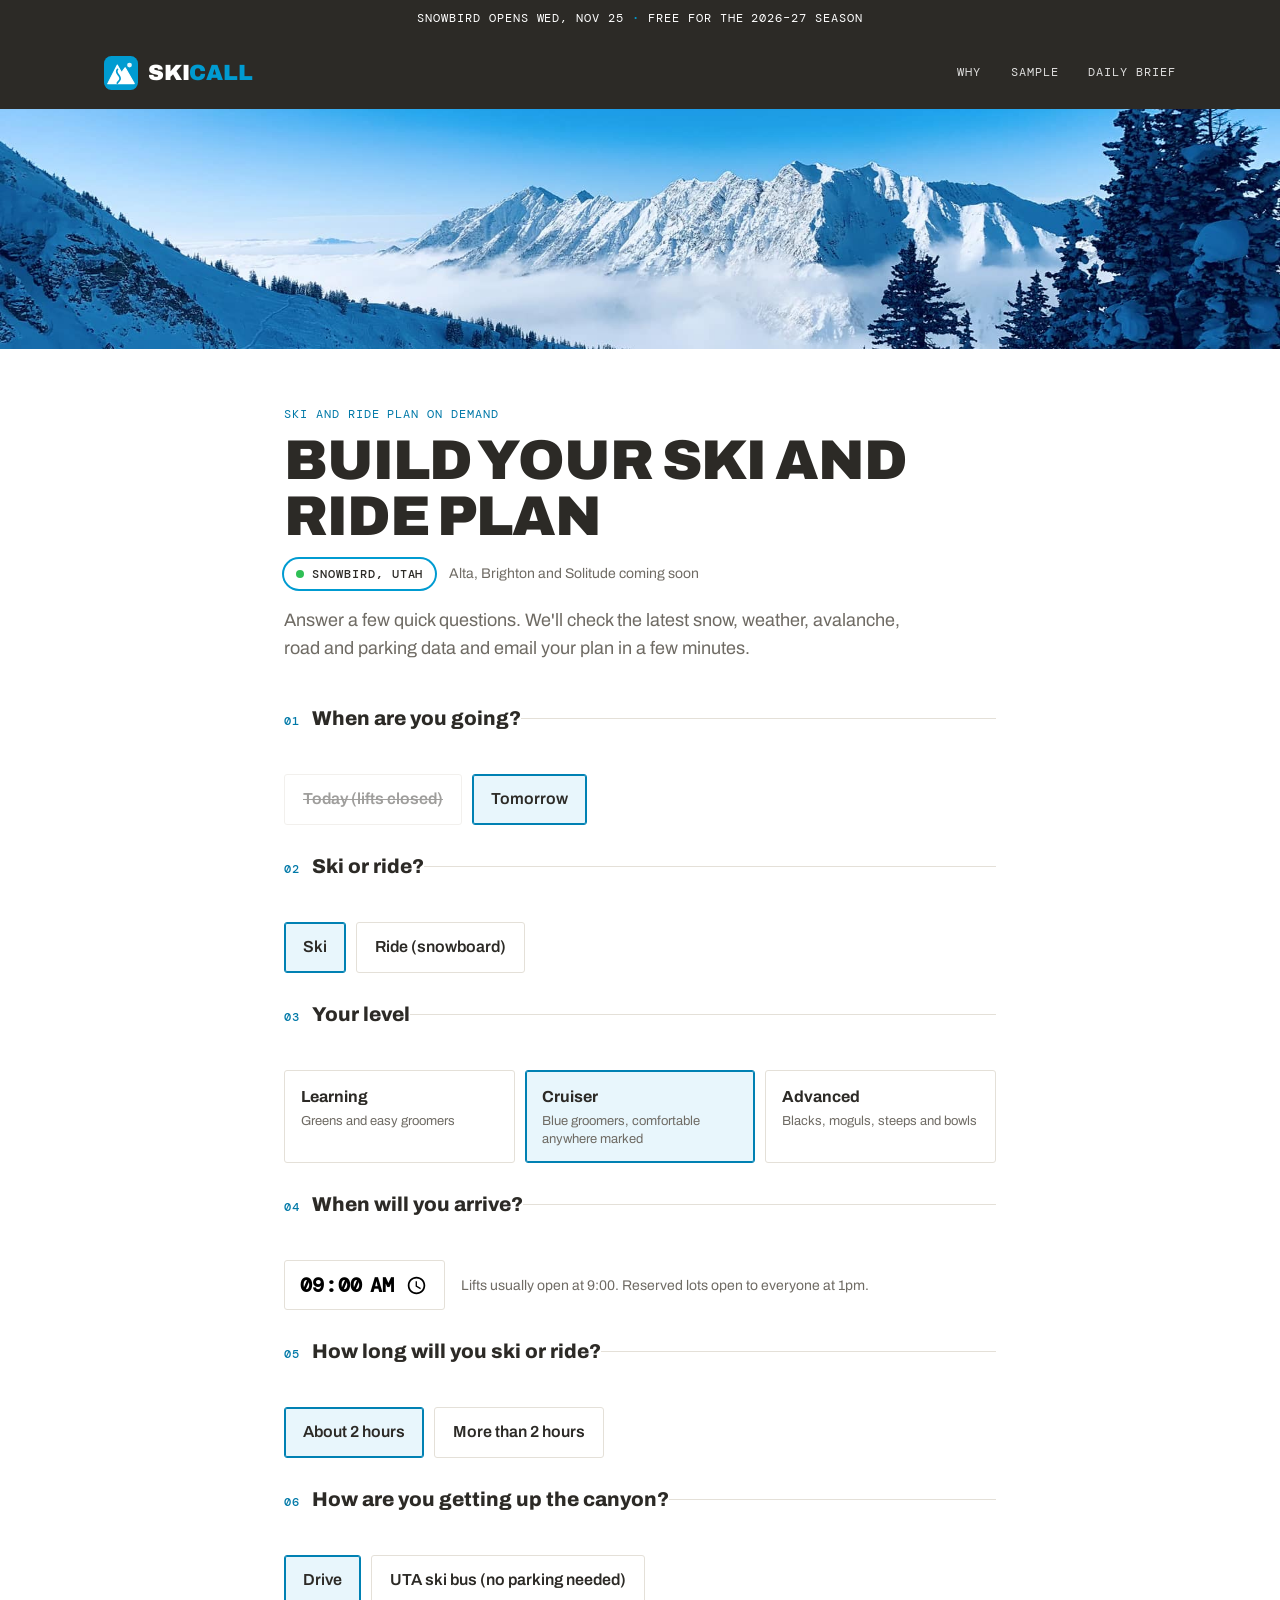
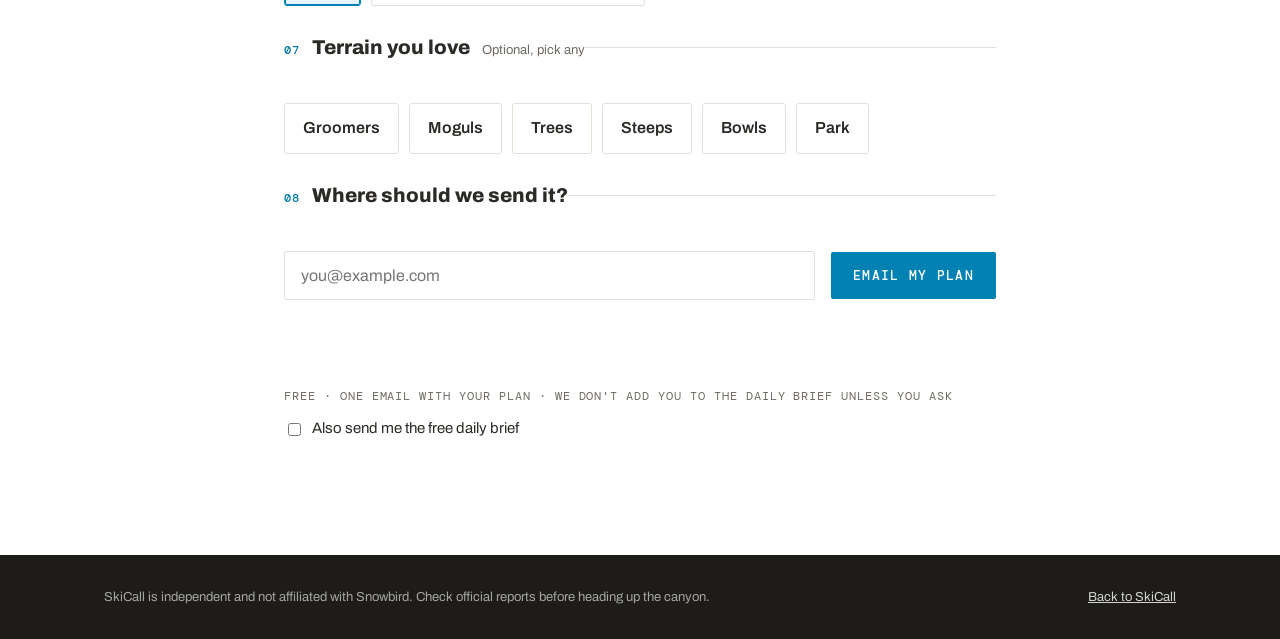
==== commit 1e7fa426: "Add SkiCall logo mark to page headers, favicon and touch icon Co-Authored-By: Claude Sonnet 5.5 <nor" ====
--- a/plan.html
+++ b/plan.html
@@ -8,14 +8,17 @@
   <link rel="preconnect" href="https://fonts.googleapis.com" />
   <link rel="preconnect" href="https://fonts.gstatic.com" crossorigin />
   <link href="https://fonts.googleapis.com/css2?family=Archivo:wght@400;500;700;800;900&family=DM+Mono:wght@400;500&family=Fraunces:ital,opsz,wght@0,9..144,500;1,9..144,500&display=swap" rel="stylesheet" />
-  <link rel="stylesheet" href="styles.css?v=10" />
+  <link rel="icon" href="favicon.svg" type="image/svg+xml" />
+  <link rel="icon" href="favicon.ico" sizes="48x48" />
+  <link rel="apple-touch-icon" href="apple-touch-icon.png" />
+  <link rel="stylesheet" href="styles.css?v=11" />
 </head>
 <body class="plan-page">
   <div class="announce mono">Snowbird opens Wed, Nov 25 <b>·</b> Free for the 2026–27 season</div>
 
   <header class="solid">
     <div class="wrap">
-      <a class="logo" href="index.html">Ski<span>Call</span></a>
+      <a class="logo" href="index.html"><img class="logo-mark" src="logo-mark.svg" alt="" width="34" height="34" />Ski<span>Call</span></a>
       <nav class="mono">
         <a href="index.html#why">Why</a>
         <a href="index.html#sample">Sample</a>
--- a/styles.css
+++ b/styles.css
@@ -29,8 +29,9 @@
 .hero h1, .hero p.lede { text-shadow: 0 2px 18px rgba(0,0,0,.25); }
 .hero > * { position: relative; }
 header .wrap { display: flex; align-items: center; justify-content: space-between; height: 72px; }
-.logo { font-weight: 900; font-size: 22px; letter-spacing: -.01em; text-transform: uppercase; text-decoration: none; }
+.logo { display: inline-flex; align-items: center; font-weight: 900; font-size: 22px; letter-spacing: -.01em; text-transform: uppercase; text-decoration: none; }
 .logo span { color: var(--accent); }
+.logo-mark { width: 34px; height: 34px; display: block; flex: none; margin-right: 10px; }
 nav a { margin-left: 22px; text-decoration: none; opacity: .85; }
 nav a:hover { opacity: 1; }
 .hero-body { margin-top: auto; padding-bottom: 64px; width: 100%; }
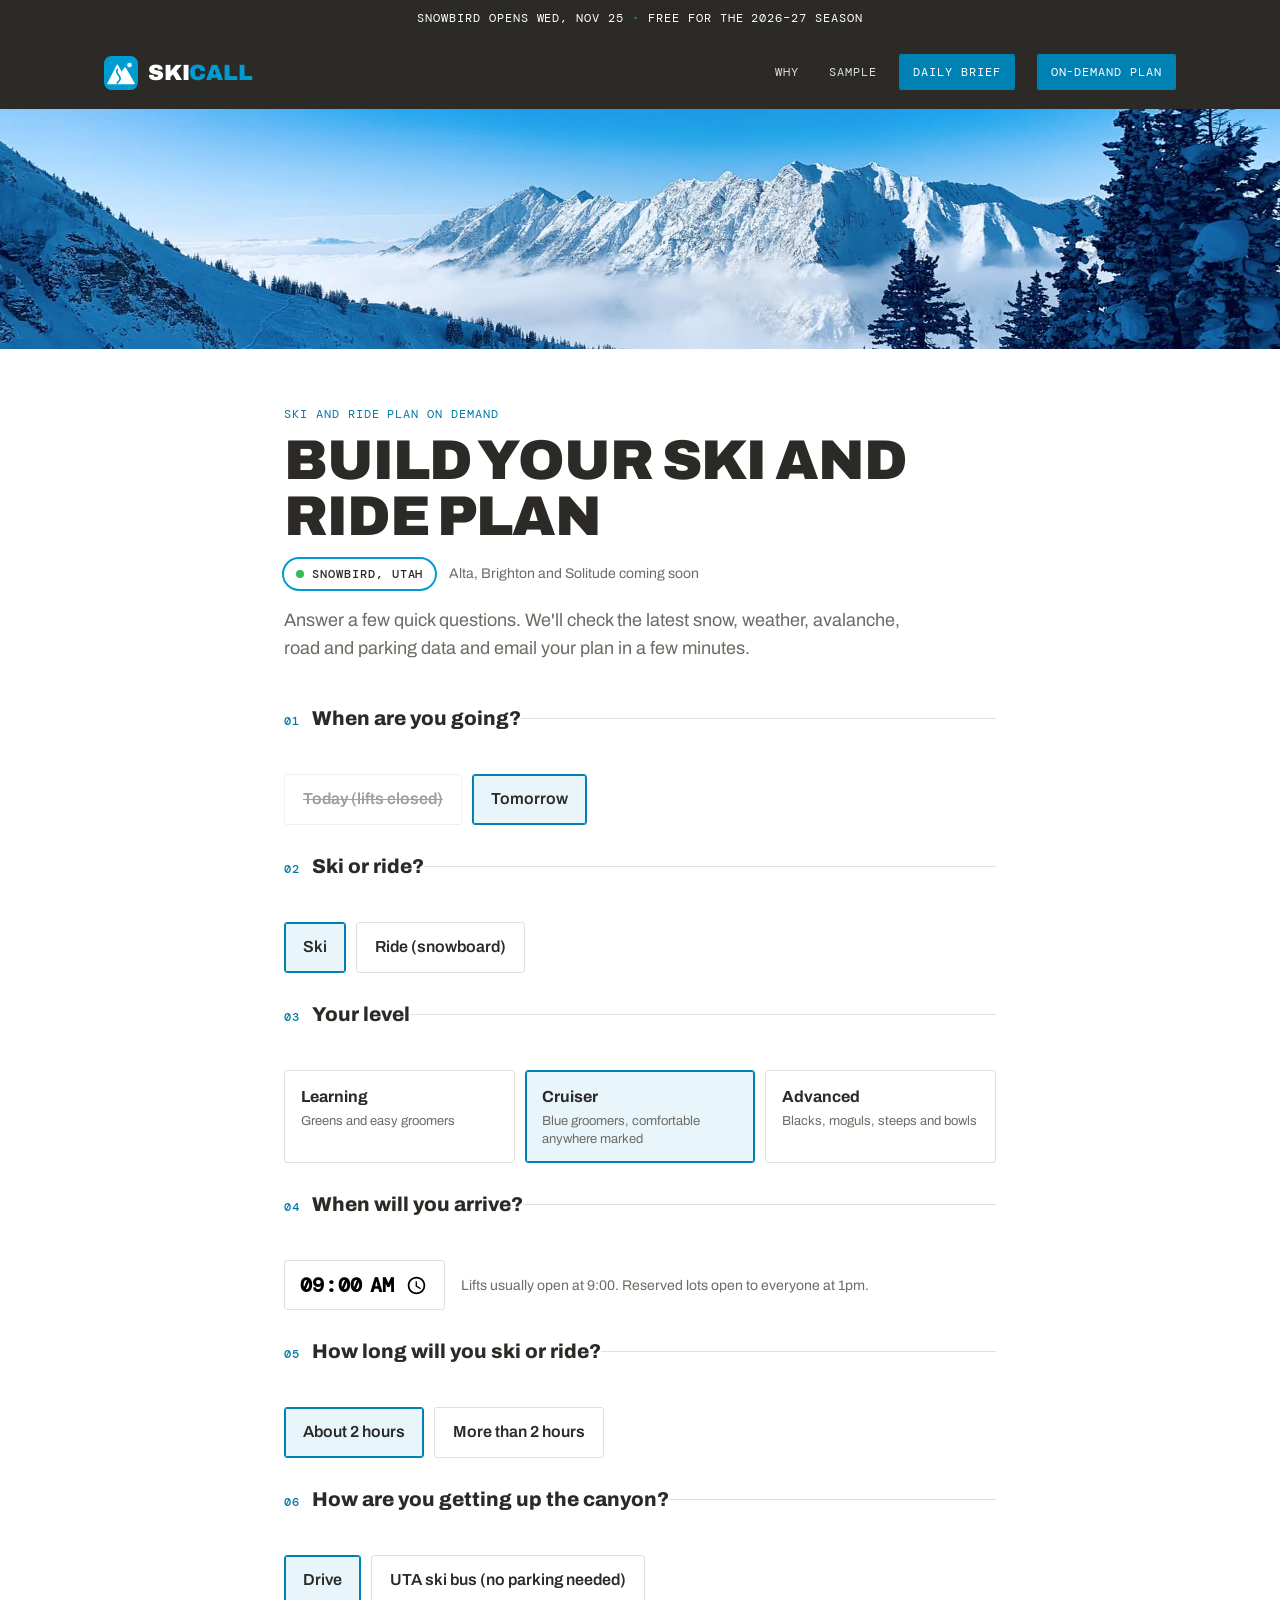
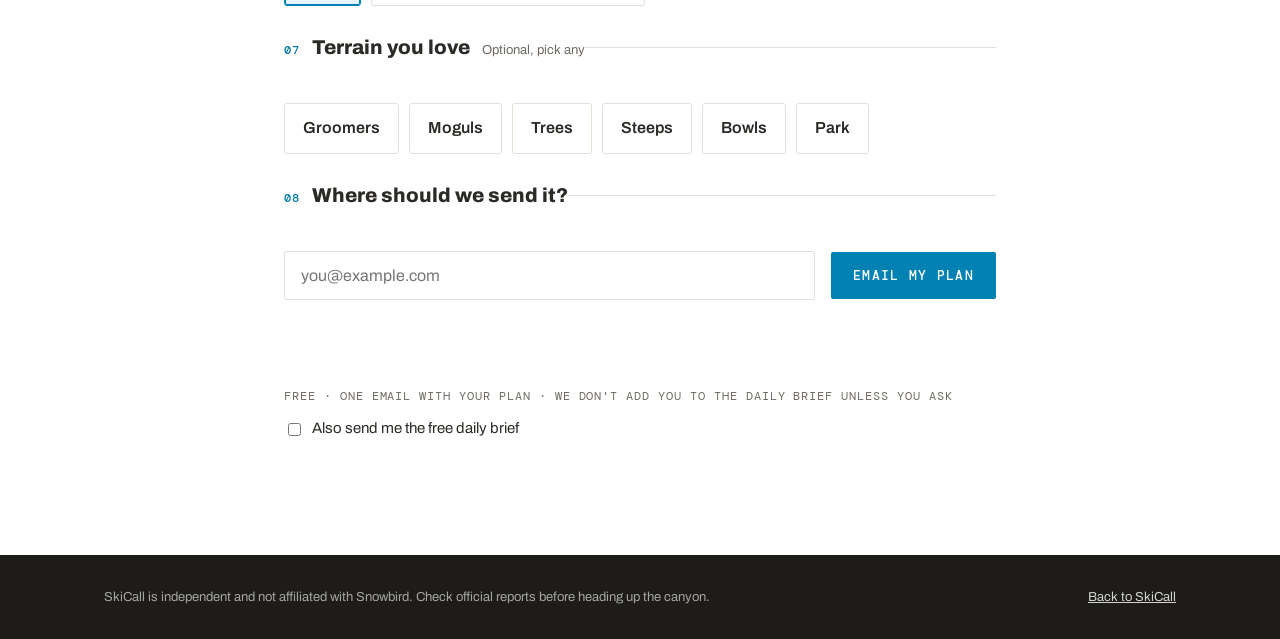
==== commit a5c4231d: "Nav: equal Daily brief and On-demand plan buttons; 7am MT Co-Authored-By: Claude Sonnet 5.5 <noreply" ====
--- a/plan.html
+++ b/plan.html
@@ -11,7 +11,7 @@
   <link rel="icon" href="favicon.svg" type="image/svg+xml" />
   <link rel="icon" href="favicon.ico" sizes="48x48" />
   <link rel="apple-touch-icon" href="apple-touch-icon.png" />
-  <link rel="stylesheet" href="styles.css?v=11" />
+  <link rel="stylesheet" href="styles.css?v=14" />
 </head>
 <body class="plan-page">
   <div class="announce mono">Snowbird opens Wed, Nov 25 <b>·</b> Free for the 2026–27 season</div>
@@ -22,7 +22,8 @@
       <nav class="mono">
         <a href="index.html#why">Why</a>
         <a href="index.html#sample">Sample</a>
-        <a class="cta" href="index.html#subscribe">Daily brief</a>
+        <a class="nav-btn" href="index.html#daily">Daily brief</a>
+        <a class="nav-btn" href="plan.html">On-demand plan</a>
       </nav>
     </div>
   </header>
--- a/styles.css
+++ b/styles.css
@@ -133,7 +133,7 @@
   .hero::before { background: linear-gradient(180deg, rgba(14,24,34,.4) 0%, rgba(14,24,34,.2) 28%, rgba(14,24,34,.72) 55%, rgba(14,24,34,.82) 100%); }
   .why, .plans { grid-template-columns: 1fr; }
   form.signup { flex-direction: column; }
-  nav a:not(.cta) { display: none; }
+  nav a:not(.cta):not(.nav-btn) { display: none; }
   section { padding: 64px 0; }
 }
 
@@ -214,7 +214,12 @@
   nav a:not(.nav-btn) { display: none; }
 }
 @media (max-width: 560px) {
-  nav .nav-btn.ghost { display: none; }
+  /* Both menu buttons stay visible on phones, so they just get smaller. */
+  nav .nav-btn { margin-left: 4px; padding: 8px 7px; font-size: 9.5px; letter-spacing: .02em; white-space: nowrap; }
+  .logo { font-size: 17px; }
+  .logo-mark { width: 26px; height: 26px; margin-right: 6px; }
+  header .wrap { gap: 8px; padding: 0 16px; }
+  nav { white-space: nowrap; }
 }
 
 /* ---- Offers strip under the hero (keeps the Tram in the photo visible) ---- */
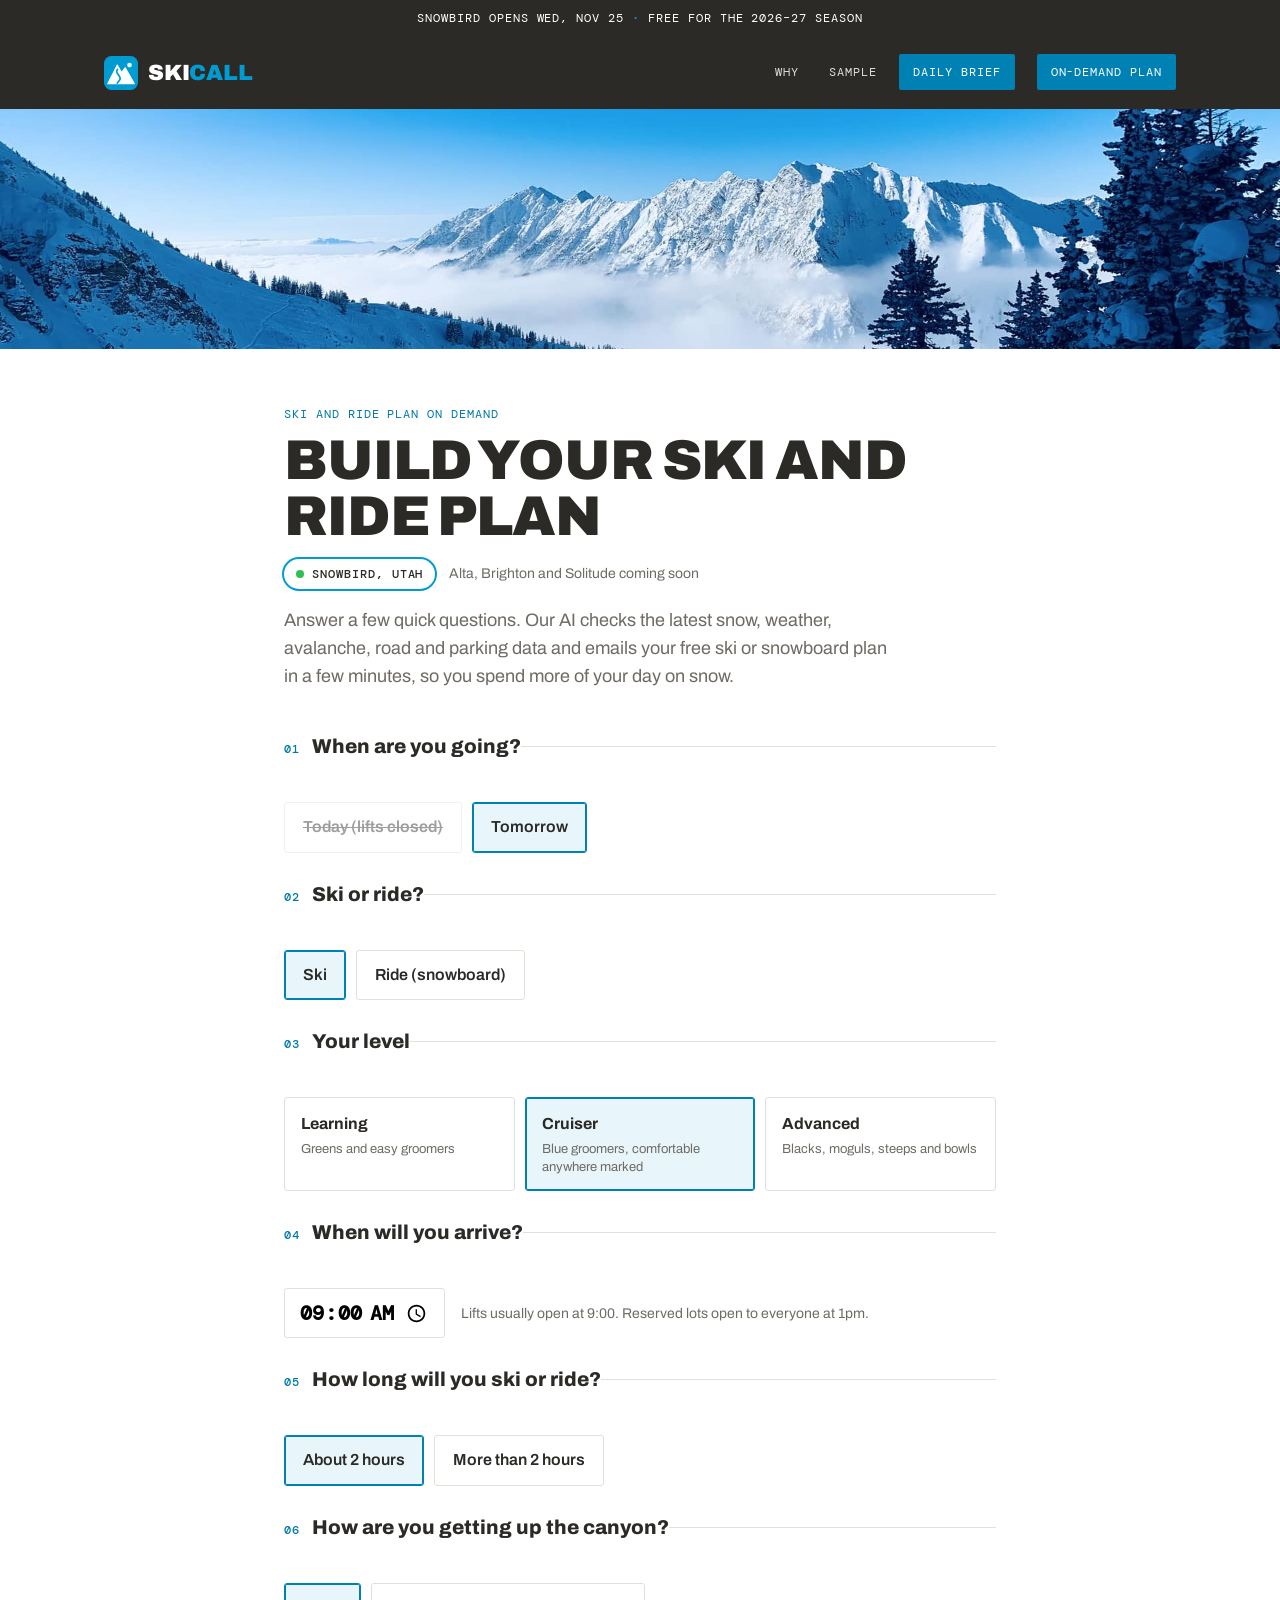
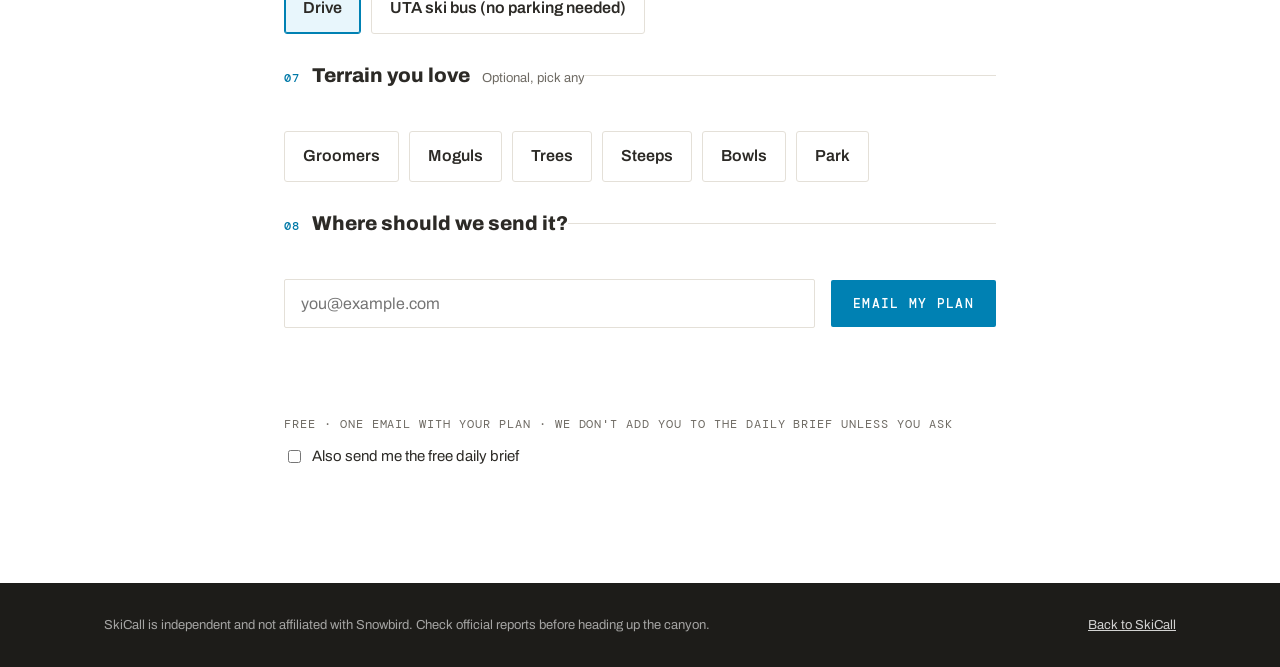
==== commit f304f1e5: "SEO: titles, descriptions, canonical, social cards, structured data, sitemap; on-demand section phot" ====
--- a/plan.html
+++ b/plan.html
@@ -3,15 +3,57 @@
 <head>
   <meta charset="utf-8" />
   <meta name="viewport" content="width=device-width, initial-scale=1" />
-  <title>Build your Snowbird ski and ride plan | SkiCall</title>
-  <meta name="description" content="Tell us when you're going and how you ski. Get a personalized ski and ride plan by email in minutes." />
+  <title>Build your Snowbird ski and snowboard plan | SkiCall</title>
+  <meta name="description" content="Tell us when you arrive and how you ski. Get a free AI ski or snowboard plan for Snowbird by email in minutes: where to park, which lifts to lap." />
+  <link rel="canonical" href="https://skicall.com/plan.html" />
+  <meta name="robots" content="index,follow,max-image-preview:large" />
+  <meta name="theme-color" content="#009bd1" />
+  <link rel="manifest" href="site.webmanifest" />
+  <meta property="og:type" content="website" />
+  <meta property="og:site_name" content="SkiCall" />
+  <meta property="og:title" content="Build your Snowbird ski and snowboard plan" />
+  <meta property="og:description" content="Answer a few quick questions and get a free AI ski or snowboard plan for Snowbird by email in minutes, so you spend more of your day on snow." />
+  <meta property="og:url" content="https://skicall.com/plan.html" />
+  <meta property="og:image" content="https://skicall.com/images/og-skicall.jpg" />
+  <meta property="og:image:width" content="1200" />
+  <meta property="og:image:height" content="630" />
+  <meta property="og:image:alt" content="SkiCall: your AI game plan for Snowbird, over the Snowbird Tram" />
+  <meta name="twitter:card" content="summary_large_image" />
+  <meta name="twitter:title" content="Build your Snowbird ski and snowboard plan" />
+  <meta name="twitter:description" content="Answer a few quick questions and get a free AI ski or snowboard plan for Snowbird by email in minutes, so you spend more of your day on snow." />
+  <meta name="twitter:image" content="https://skicall.com/images/og-skicall.jpg" />
   <link rel="preconnect" href="https://fonts.googleapis.com" />
   <link rel="preconnect" href="https://fonts.gstatic.com" crossorigin />
   <link href="https://fonts.googleapis.com/css2?family=Archivo:wght@400;500;700;800;900&family=DM+Mono:wght@400;500&family=Fraunces:ital,opsz,wght@0,9..144,500;1,9..144,500&display=swap" rel="stylesheet" />
   <link rel="icon" href="favicon.svg" type="image/svg+xml" />
   <link rel="icon" href="favicon.ico" sizes="48x48" />
   <link rel="apple-touch-icon" href="apple-touch-icon.png" />
-  <link rel="stylesheet" href="styles.css?v=14" />
+  <link rel="stylesheet" href="styles.css?v=15" />
+  <script type="application/ld+json">
+{
+  "@context": "https://schema.org",
+  "@type": "WebApplication",
+  "name": "SkiCall on-demand ski and snowboard plan",
+  "url": "https://skicall.com/plan.html",
+  "description": "Tell us when you arrive and how you ski. Get a free AI ski or snowboard plan for Snowbird by email in minutes: where to park, which lifts to lap.",
+  "applicationCategory": "LifestyleApplication",
+  "operatingSystem": "Any (web browser)",
+  "inLanguage": "en-US",
+  "isAccessibleForFree": true,
+  "offers": {
+    "@type": "Offer",
+    "price": "0",
+    "priceCurrency": "USD"
+  },
+  "areaServed": {
+    "@type": "Place",
+    "name": "Snowbird, Utah"
+  },
+  "publisher": {
+    "@id": "https://skicall.com/#org"
+  }
+}
+  </script>
 </head>
 <body class="plan-page">
   <div class="announce mono">Snowbird opens Wed, Nov 25 <b>·</b> Free for the 2026–27 season</div>
@@ -33,7 +75,7 @@
     <div class="eyebrow mono">Ski and ride plan on demand</div>
     <h1 class="plan-title">Build your ski and ride plan</h1>
     <div class="resort-line"><span class="resort live on-light"><span class="dot"></span>Snowbird, Utah</span><span class="soon-note">Alta, Brighton and Solitude coming soon</span></div>
-    <p class="sub">Answer a few quick questions. We'll check the latest snow, weather, avalanche, road and parking data and email your plan in a few minutes.</p>
+    <p class="sub">Answer a few quick questions. Our AI checks the latest snow, weather, avalanche, road and parking data and emails your free ski or snowboard plan in a few minutes, so you spend more of your day on snow.</p>
 
     <form id="plan" class="plan-form" novalidate>
       <fieldset>
--- a/styles.css
+++ b/styles.css
@@ -287,3 +287,20 @@
 
 /* A choice that isn't available (e.g. Today after lifts close) */
 .choices input:disabled + span { opacity: .45; cursor: not-allowed; text-decoration: line-through; }
+
+/* ---- On-demand section: the lift photo as a full-width background ---- */
+#ondemand { position: relative; background: #1d3550 url("images/lift-inversion.jpg") center 40% / cover no-repeat; color: #fff; padding: 110px 0; }
+#ondemand::before { content: ""; position: absolute; inset: 0; background: linear-gradient(90deg, rgba(14,24,34,.88) 0%, rgba(14,24,34,.72) 55%, rgba(14,24,34,.4) 100%); }
+#ondemand > * { position: relative; }
+#ondemand .ondemand-grid { display: block; }
+#ondemand h2 { color: #fff; }
+#ondemand .eyebrow { color: #7fd6f5; }
+#ondemand .sub { color: rgba(255,255,255,.85); }
+#ondemand .steps-list { grid-template-columns: repeat(3, 1fr); gap: 18px; margin-top: 8px; }
+#ondemand .steps-list > div { background: rgba(14,24,34,.58); border: 1px solid rgba(255,255,255,.18); border-radius: 4px; padding: 22px; }
+#ondemand .why .n { color: #7fd6f5; }
+#ondemand .why p { color: rgba(255,255,255,.82); }
+@media (max-width: 860px) {
+  #ondemand { padding: 72px 0; }
+  #ondemand .steps-list { grid-template-columns: 1fr; }
+}
